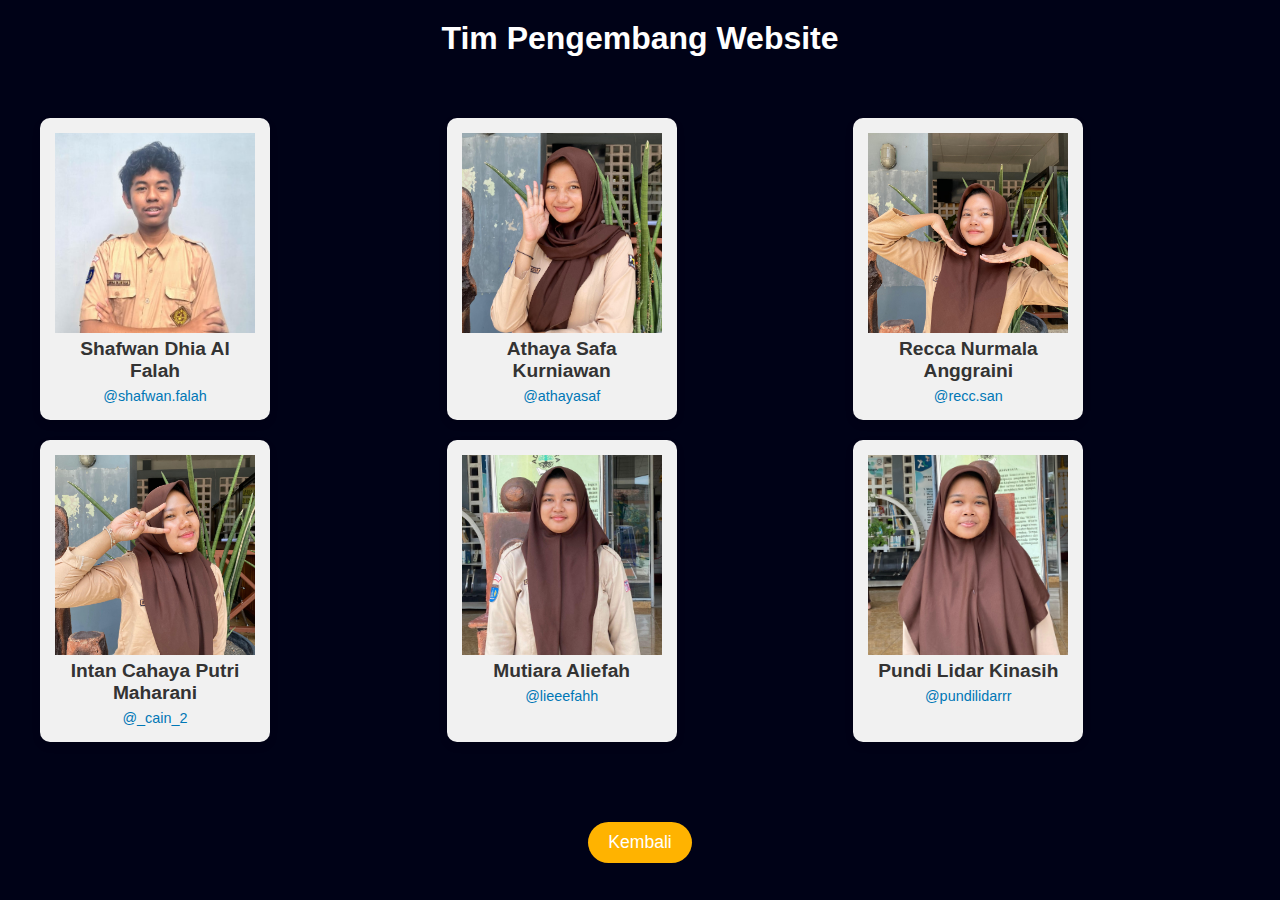
==== aboutUs.html @ fe717ef9 "commit" ====
<!DOCTYPE html>
<html lang="en">
<head>
    <meta charset="UTF-8">
    <meta name="viewport" content="width=device-width, initial-scale=1.0">
    <title>Tim kami</title>
    <link rel="stylesheet" href="style.css">
    <style>
        body {
            font-family: Arial, sans-serif;
            margin: 0;
            padding: 0;
            background-color: #000217;
            color: #333;
        }

        h1 {
            text-align: center;
            margin-top: 20px;
            color: #ffffff;
        }

        /* Container untuk anggota */
        .member-gallery {
        display: grid;
        grid-template-columns: repeat(3, 1fr); /* 3 kolom tetap */
        gap: 20px; /* Jarak antar kartu */
        padding: 40px;
        justify-content: center;
        }


        /* Style kartu anggota */
        .member-card {
            background-color: #f1f1f1;
            border-radius: 10px;
            box-shadow: 0 4px 8px rgba(0, 0, 0, 0.1);
            text-align: center;
            padding: 15px;
            width: 200px;
            transition: transform 0.3s;
        }

        .member-card:hover {
            transform: scale(1.05);
        }

        /* Foto anggota */
        .member-img {
            width: 200px;
            height: 200px;
            object-fit: cover;
            margin-bottom: 1px;
        }

        /* Nama anggota */
        .member-name {
            font-size: 1.2rem;
            font-weight: bold;
            margin-bottom: 5px;
        }

        /* Link Instagram */
        .member-ig {
            font-size: 0.9rem;
            color: #0077b6;
            text-decoration: none;
        }

        .member-ig:hover {
            text-decoration: underline;
        }

        .back-button {
    display: inline-block;
    padding: 10px 20px;
    background-color: #ffb300;
    color: #fff;
    text-decoration: none;
    border-radius: 25px;
    font-size: 1.1rem;
    margin-top: 20px;
    text-align: center;
}

.back-button:hover {
    background-color: #e07d05; /* Efek hover */
}
.back-button-container {
    display: flex;
    justify-content: center;
}
    </style>
</head>
<body>
    <h1>Tim Pengembang Website</h1>
    <div class="member-gallery">
        
        <div class="member-card">
            <img src="./Anggota/apan.jpg" alt="Foto Anggota 1" class="member-img">
            <div class="member-name">Shafwan Dhia Al Falah</div>
            <a href="https://www.instagram.com/shafwan.falah?igsh=ajI1emt0YWJuOW9t" class="member-ig" target="_blank">@shafwan.falah</a>
        </div>

        <div class="member-card">
            <img src="./Anggota/athaya.jpg" alt="Foto Anggota 2" class="member-img">
            <div class="member-name">Athaya Safa Kurniawan</div>
            <a href="https://www.instagram.com/athayasaf?igsh=a2tjYmNxcjY2MGVk" class="member-ig" target="_blank">@athayasaf</a>
        </div>

        <div class="member-card">
            <img src="./Anggota/recca.jpg" alt="Foto Anggota 3" class="member-img">
            <div class="member-name">Recca Nurmala Anggraini</div>
            <a href="https://www.instagram.com/recc.san?igsh=cTd6eGxtczZldGY5" class="member-ig" target="_blank">@recc.san</a>
        </div>

        <div class="member-card">
            <img src="./Anggota/intan.jpg" alt="Foto Anggota 3" class="member-img">
            <div class="member-name">Intan Cahaya Putri Maharani</div>
            <a href="https://www.instagram.com/_cain2_?igsh=MWtidmN5aDA3bTA3aw==" class="member-ig" target="_blank">@_cain_2</a>
        </div>

        <div class="member-card">
            <img src="./Anggota/mutiara.jpg" alt="Foto Anggota 3" class="member-img">
            <div class="member-name">Mutiara Aliefah</div>
            <a href="https://www.instagram.com/lieeefahh?igsh=YmFpeHg4bjZscmlj" class="member-ig" target="_blank">@lieeefahh</a>
        </div>

        <div class="member-card">
            <img src="./Anggota/pundi.jpg" alt="Foto Anggota 3" class="member-img">
            <div class="member-name">Pundi Lidar Kinasih</div>
            <a href="https://www.instagram.com/pundilidarrr?igsh=MWNqczd5OXdybXRtZQ==" class="member-ig" target="_blank">@pundilidarrr</a>
        </div>
    </div>

    <div class="back-button-container">
        <a href="index.html" class="back-button">Kembali</a>
    </div>
</body>
</html>
---- style.css ----
header .logo {
    margin-right: 20px;
    width: 50px; /* Sesuaikan ukuran gambar */
    height: 50px;
    position: absolute;
    left: 10px; /* Menggeser lebih ke kiri */
    top: 10px; /* Geser logo lebih ke atas */
}

body {
    font-family: Arial, sans-serif;
    margin: 0;
    padding: 0;
    background-color: #000217;
}

section h2 {
    color: rgb(255, 255, 255);
}


header {
    background: linear-gradient(to top, #3b1a5b, #270847, #200539); /* Gradasi dengan tiga warna */
    color: rgb(255, 255, 255);
    padding: 10px 0;
    text-align: center;
    box-shadow: 0 6px 15px rgba(255, 249, 249, 0.2);
}
header nav ul {
    display: flex;              /* Menggunakan Flexbox */
    justify-content: space-around;  /* Memberikan jarak antar elemen */
    padding: 10px;
    list-style: none;
    margin: 0;
}

header nav ul li {
    background: linear-gradient(to top, #3b1a5b, #270847);
    border-radius: 10px;
    display: inline-block;
    padding: 10px;
    font-size: 16px;
}

header nav ul li a {
    text-decoration: none;
    color: rgb(255, 255, 255);
}

section {
    padding: 20px;
    margin: 20px 0;
    background-color: rgb(185, 182, 184);
    border-radius: 8px;
    box-shadow: 0 0 10px rgba(0, 0, 0, 0.1);
}

footer {
    text-align: center;
    padding: 10px;
    background-color: #333;
    color: white;
    position: absolute;
    width: 100%;
    bottom: 0;
}
/* Style untuk tombol Kembali */
.back-button {
    display: inline-block;
    padding: 10px 20px;
    background-color: #ffb300;
    color: #fff;
    text-decoration: none;
    border-radius: 25px;
    font-size: 1.1rem;
    margin-top: 20px;
    text-align: center;
}

.back-button:hover {
    background-color: #e07d05; /* Efek hover */
}
.back-button-container {
    display: flex;
    justify-content: center;
    margin-top: 20px; /* Memberikan jarak atas */
}
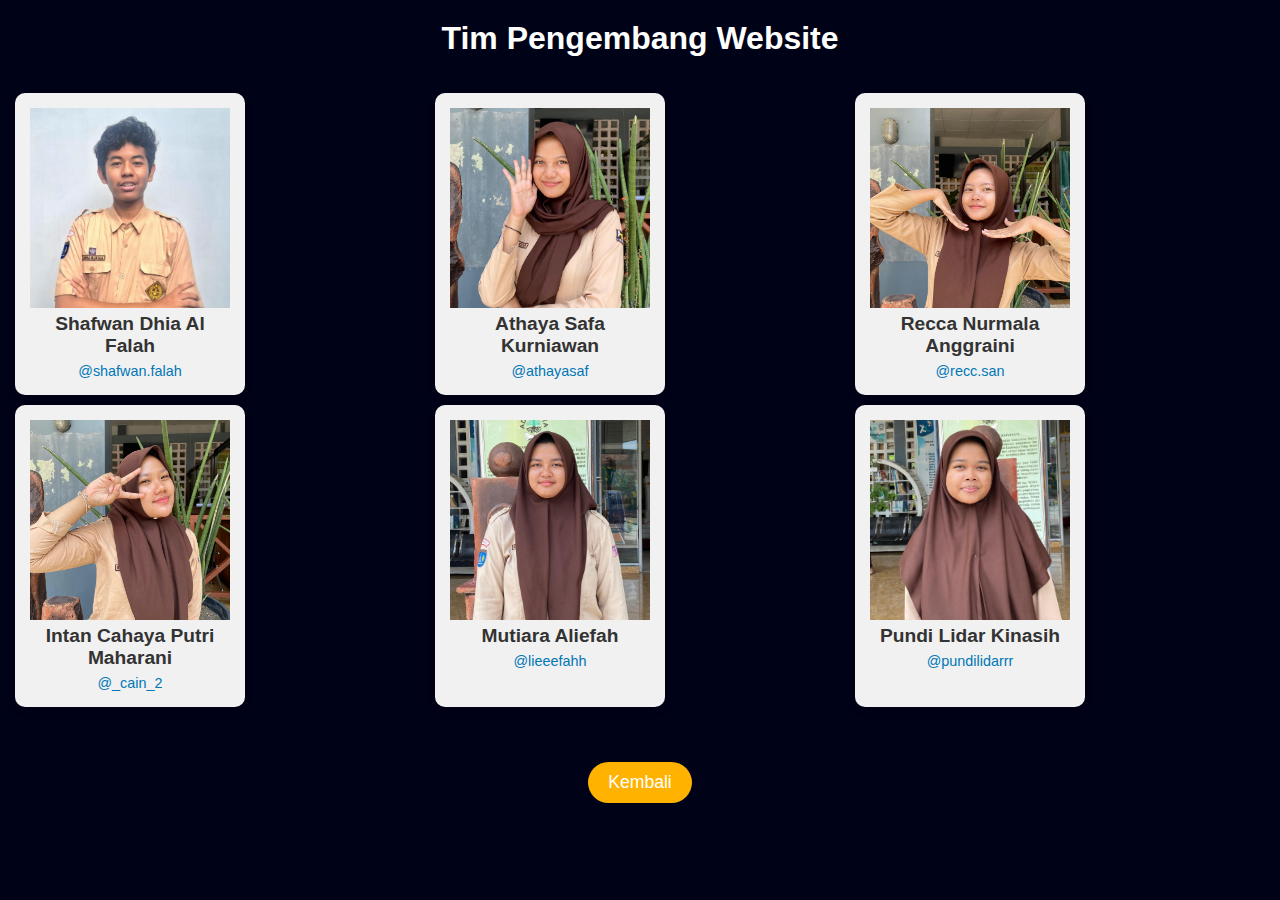
==== commit 99e4c304: "about us" ====
--- a/aboutUs.html
+++ b/aboutUs.html
@@ -24,8 +24,8 @@
         .member-gallery {
         display: grid;
         grid-template-columns: repeat(3, 1fr); /* 3 kolom tetap */
-        gap: 20px; /* Jarak antar kartu */
-        padding: 40px;
+        gap: 10px; /* Jarak antar kartu */
+        padding: 15px;
         justify-content: center;
         }
 
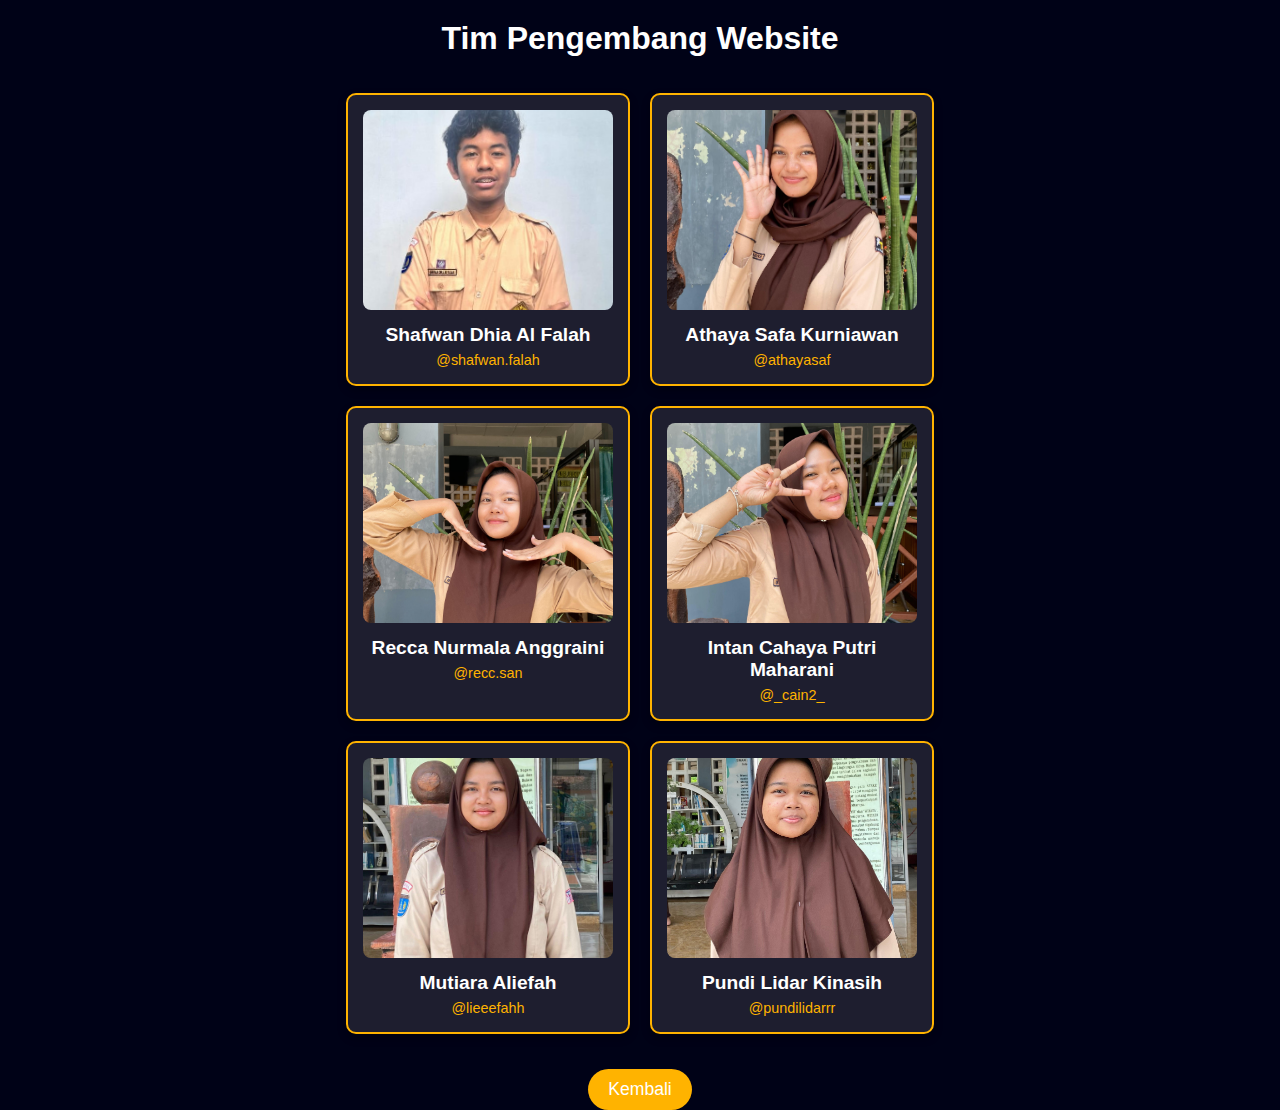
==== commit 538dbec3: "modifikasi aboutUs" ====
--- a/aboutUs.html
+++ b/aboutUs.html
@@ -3,15 +3,19 @@
 <head>
     <meta charset="UTF-8">
     <meta name="viewport" content="width=device-width, initial-scale=1.0">
-    <title>Tim kami</title>
-    <link rel="stylesheet" href="style.css">
+    <title>Tim Kami</title>
     <style>
         body {
             font-family: Arial, sans-serif;
             margin: 0;
             padding: 0;
             background-color: #000217;
-            color: #333;
+            color: #ffffff;
+            display: flex; /* Menambahkan flexbox */
+            flex-direction: column; /* Mengatur konten secara vertikal */
+            align-items: center; /* Konten di tengah secara horizontal */
+            justify-content: center; /* Konten di tengah secara vertikal */
+            min-height: 100vh; /* Tinggi penuh viewport */
         }
 
         h1 {
@@ -20,50 +24,47 @@
             color: #ffffff;
         }
 
-        /* Container untuk anggota */
         .member-gallery {
-        display: grid;
-        grid-template-columns: repeat(3, 1fr); /* 3 kolom tetap */
-        gap: 10px; /* Jarak antar kartu */
-        padding: 15px;
-        justify-content: center;
+            display: grid;
+            grid-template-columns: repeat(2, 1fr); /* 2 kolom per baris */
+            gap: 20px;
+            padding: 15px;
+            justify-content: center; /* Tengah secara horizontal */
         }
 
-
-        /* Style kartu anggota */
         .member-card {
-            background-color: #f1f1f1;
+            background-color: #1e1e2f;
+            border: 2px solid #ffb300;
             border-radius: 10px;
-            box-shadow: 0 4px 8px rgba(0, 0, 0, 0.1);
+            box-shadow: 0 4px 8px rgba(0, 0, 0, 0.3);
             text-align: center;
             padding: 15px;
-            width: 200px;
-            transition: transform 0.3s;
+            width: 250px;
+            transition: transform 0.3s, box-shadow 0.3s;
         }
 
         .member-card:hover {
             transform: scale(1.05);
+            box-shadow: 0 6px 12px rgba(0, 0, 0, 0.5);
         }
 
-        /* Foto anggota */
         .member-img {
-            width: 200px;
+            width: 100%;
             height: 200px;
             object-fit: cover;
-            margin-bottom: 1px;
+            border-radius: 8px;
+            margin-bottom: 10px;
         }
 
-        /* Nama anggota */
         .member-name {
             font-size: 1.2rem;
             font-weight: bold;
             margin-bottom: 5px;
         }
 
-        /* Link Instagram */
         .member-ig {
             font-size: 0.9rem;
-            color: #0077b6;
+            color: #ffb300;
             text-decoration: none;
         }
 
@@ -72,64 +73,64 @@
         }
 
         .back-button {
-    display: inline-block;
-    padding: 10px 20px;
-    background-color: #ffb300;
-    color: #fff;
-    text-decoration: none;
-    border-radius: 25px;
-    font-size: 1.1rem;
-    margin-top: 20px;
-    text-align: center;
-}
+            display: inline-block;
+            padding: 10px 20px;
+            background-color: #ffb300;
+            color: #fff;
+            text-decoration: none;
+            border-radius: 25px;
+            font-size: 1.1rem;
+            margin-top: 20px;
+            text-align: center;
+        }
 
-.back-button:hover {
-    background-color: #e07d05; /* Efek hover */
-}
-.back-button-container {
-    display: flex;
-    justify-content: center;
-}
+        .back-button:hover {
+            background-color: #e07d05;
+        }
+
+        .back-button-container {
+            display: flex;
+            justify-content: center;
+        }
     </style>
 </head>
 <body>
     <h1>Tim Pengembang Website</h1>
     <div class="member-gallery">
-        
         <div class="member-card">
-            <img src="./Anggota/apan.jpg" alt="Foto Anggota 1" class="member-img">
+            <img src="./Anggota/apan.jpg" alt="Foto Shafwan Dhia Al Falah" class="member-img">
             <div class="member-name">Shafwan Dhia Al Falah</div>
-            <a href="https://www.instagram.com/shafwan.falah?igsh=ajI1emt0YWJuOW9t" class="member-ig" target="_blank">@shafwan.falah</a>
+            <a href="https://www.instagram.com/shafwan.falah" class="member-ig" target="_blank">@shafwan.falah</a>
         </div>
 
         <div class="member-card">
-            <img src="./Anggota/athaya.jpg" alt="Foto Anggota 2" class="member-img">
+            <img src="./Anggota/athaya.jpg" alt="Foto Athaya Safa Kurniawan" class="member-img">
             <div class="member-name">Athaya Safa Kurniawan</div>
-            <a href="https://www.instagram.com/athayasaf?igsh=a2tjYmNxcjY2MGVk" class="member-ig" target="_blank">@athayasaf</a>
+            <a href="https://www.instagram.com/athayasaf" class="member-ig" target="_blank">@athayasaf</a>
         </div>
 
         <div class="member-card">
-            <img src="./Anggota/recca.jpg" alt="Foto Anggota 3" class="member-img">
+            <img src="./Anggota/recca.jpg" alt="Foto Recca Nurmala Anggraini" class="member-img">
             <div class="member-name">Recca Nurmala Anggraini</div>
-            <a href="https://www.instagram.com/recc.san?igsh=cTd6eGxtczZldGY5" class="member-ig" target="_blank">@recc.san</a>
+            <a href="https://www.instagram.com/recc.san" class="member-ig" target="_blank">@recc.san</a>
         </div>
 
         <div class="member-card">
-            <img src="./Anggota/intan.jpg" alt="Foto Anggota 3" class="member-img">
+            <img src="./Anggota/intan.jpg" alt="Foto Intan Cahaya Putri Maharani" class="member-img">
             <div class="member-name">Intan Cahaya Putri Maharani</div>
-            <a href="https://www.instagram.com/_cain2_?igsh=MWtidmN5aDA3bTA3aw==" class="member-ig" target="_blank">@_cain_2</a>
+            <a href="https://www.instagram.com/_cain2_" class="member-ig" target="_blank">@_cain2_</a>
         </div>
 
         <div class="member-card">
-            <img src="./Anggota/mutiara.jpg" alt="Foto Anggota 3" class="member-img">
+            <img src="./Anggota/mutiara.jpg" alt="Foto Mutiara Aliefah" class="member-img">
             <div class="member-name">Mutiara Aliefah</div>
-            <a href="https://www.instagram.com/lieeefahh?igsh=YmFpeHg4bjZscmlj" class="member-ig" target="_blank">@lieeefahh</a>
+            <a href="https://www.instagram.com/lieeefahh" class="member-ig" target="_blank">@lieeefahh</a>
         </div>
 
         <div class="member-card">
-            <img src="./Anggota/pundi.jpg" alt="Foto Anggota 3" class="member-img">
+            <img src="./Anggota/pundi.jpg" alt="Foto Pundi Lidar Kinasih" class="member-img">
             <div class="member-name">Pundi Lidar Kinasih</div>
-            <a href="https://www.instagram.com/pundilidarrr?igsh=MWNqczd5OXdybXRtZQ==" class="member-ig" target="_blank">@pundilidarrr</a>
+            <a href="https://www.instagram.com/pundilidarrr" class="member-ig" target="_blank">@pundilidarrr</a>
         </div>
     </div>
 
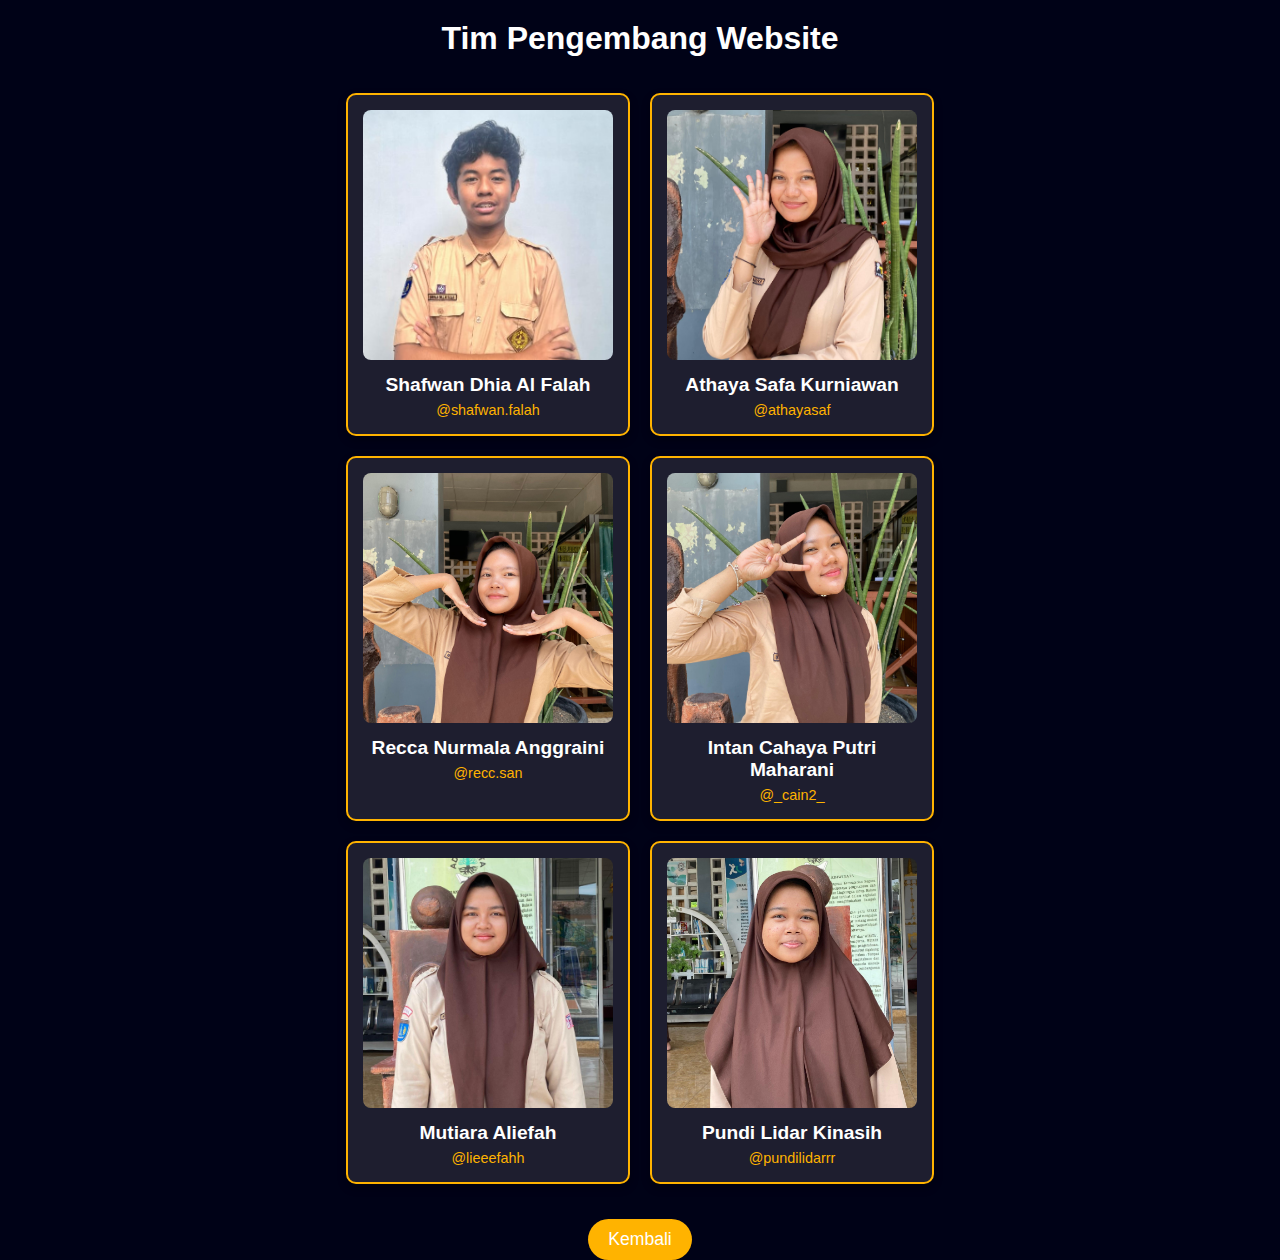
==== commit bb7cfe36: "merubah ukuran gambar" ====
--- a/aboutUs.html
+++ b/aboutUs.html
@@ -50,7 +50,7 @@
 
         .member-img {
             width: 100%;
-            height: 200px;
+            height: 250px;
             object-fit: cover;
             border-radius: 8px;
             margin-bottom: 10px;
